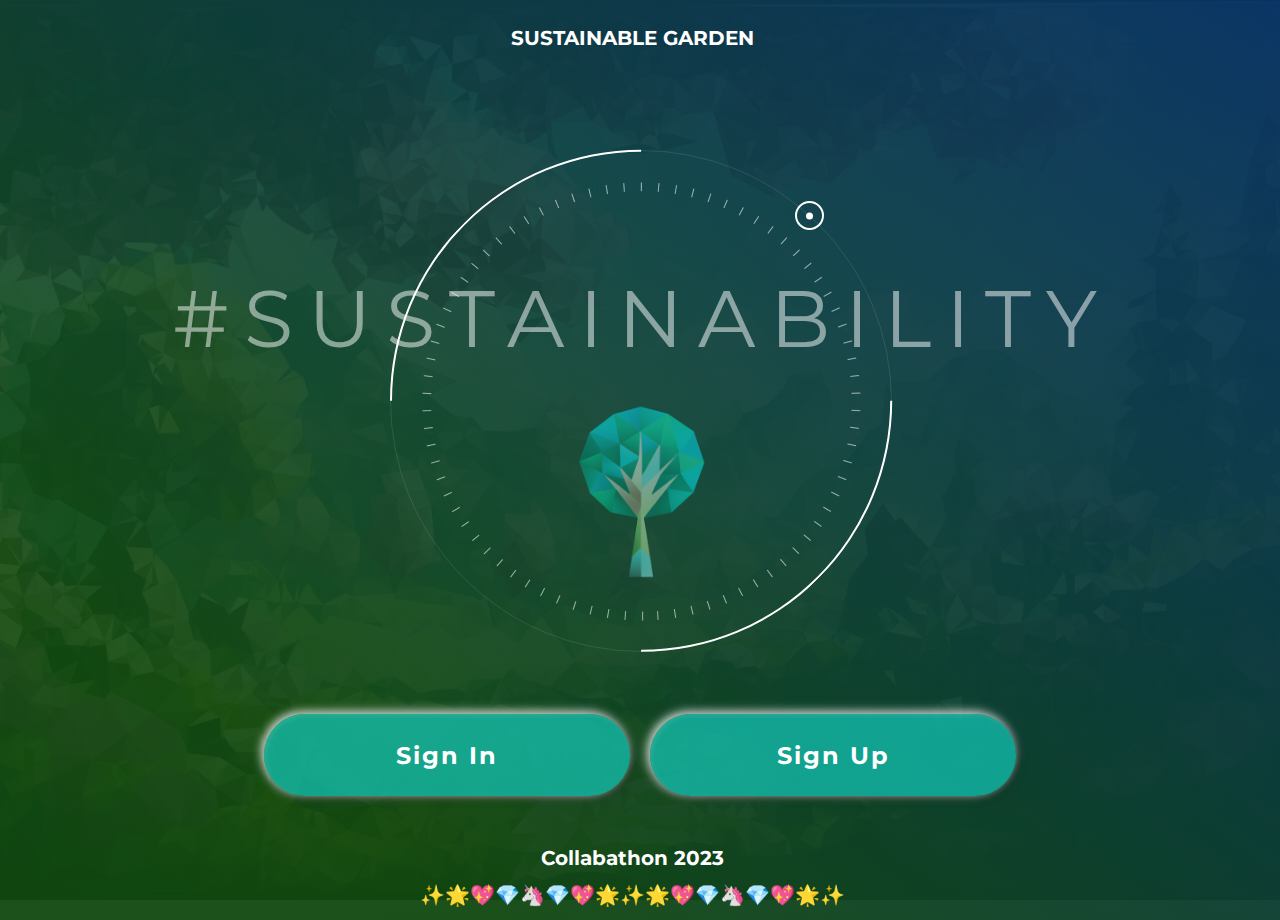
==== src/templates/index.html @ 74f4b1a8 "feat: add frontend landing page" ====
<!DOCTYPE html>
<html lang="en">

<head>
	<meta charset="UTF-8">
	<meta name="viewport" content="width=device-width, initial-scale=1.0">
	<meta name="Author" content="Jan Burdzicki">

	<link rel="icon" type="image/svg+xml" href="/static/img/favicon.ico">
	<link rel="stylesheet" type="text/css" href="/static/css/style.css">

	<link rel="stylesheet" href="https://stackpath.bootstrapcdn.com/font-awesome/4.7.0/css/font-awesome.min.css">
	<link rel='stylesheet' href='https://use.fontawesome.com/releases/v5.8.2/css/all.css'>

	<link href="https://fonts.googleapis.com/css?family=Montserrat&display=swap" rel="stylesheet">

	<title>Nature Nurtere</title>
</head>

<body>
	<div class="container">
		<div class="container__item landing-page-container">
			<div class="content-wrapper">
				<header class="header">
					<h1 class="heading header__item">
						SUSTAINABLE GARDEN
					</h1>
				</header>

				<div class="ellipse-container">
					<h2 class="greeting">#sustainability</h2>

					<img class="my-img" src="/static/img/LogoNoBackground.png">
					<!-- #4change, #nature, #sustainability, #co2, #carbon -->
					<div class="ellipse ellipse__outer--thin">
						<div class="ellipse ellipse__orbit"></div>
					</div>

					<div class="ellipse ellipse__outer--thick"></div>
				</div>

				<div class="login">
					<div class="login__item signin">
						<a href="#"><h1>Sign In</h1></a>
					</div>
					<div class="login__item signup">
						<a href="#"><h1>Sign Up</h1></a>
					</div>
				</div>

				<footer class="footer">
					<h1 class="footing footer__item">
						Collabathon 2023
					</h1>
					<h1 class="footing footer__item">
						✨🌟💖💎🦄💎💖🌟✨🌟💖💎🦄💎💖🌟✨
					</h1>
				</footer>
			</div>
		</div>
	</div>
</body>

</html>
---- static/css/style.css ----
html
{
	font-size: 62.5%;
	width: 100%;
	height: 100%;
}

body
{
	margin: 0;
	padding: 0;
	height: 100%;
	font-size: 1.4rem;
	overflow: hidden;
}

h1
{
	font-size: 2.4rem;
}

.container__item
{
	margin: 0 auto 0;
}

.landing-page-container
{
	width: 100%;
	min-height: 100%;
	height: 100vh;
	background:
	linear-gradient(217deg, rgba(20, 125, 245, 0.4), rgba(54, 247, 54, 0.275) 80%),
	linear-gradient(217deg, rgba(0, 0, 0, 0.9), rgba(0, 0, 0, 0.3) 85%),
	linear-gradient(0deg, rgba(0, 0, 0, 0.9), rgba(0, 0, 0, 0.7) 85%),
	/* linear-gradient(0deg, rgba(0, 0, 0, 0.8) 0%, rgba(0, 0, 0, 0.8) 100%), */
	url('/static/img/Output.png') no-repeat center center fixed;

	/* height: 100%; */


	background-position: bottom;
	background-repeat: no-repeat;
	background-size: cover;
	overflow: hidden;
	display: table;
	font-family: "Montserrat", sans-serif;
	color: #fff;
	align-content: center;
}

.content-wrapper
{
	max-width: 1200px;
	width: 90%;
	height: 100%;
	margin: 0 auto;
	position: relative;
}

.header
{
	width: 100%;
	height: 2rem;
	padding: 3rem 2rem;
	display: block;
}

.footer
{
	width: 100%;
	height: 5rem;
	/* background-color: red; */
	padding: 3rem 2rem;
	display: block;
}

.footer__item
{
	display: inline-block;
}

.footing
{
	width: 90%;
	font-size: 2rem;
	font-weight: bold;
	line-height: 1.7rem;
	margin: 0 30px;
	margin: 10px 30px;
	text-align: center;
	align-content: center;
}

.login
{
	width: 100%;
	height: 5rem;
	/* background-color: blueviolet; */
	margin: 12rem 0rem 0rem 0rem;

	padding: 3rem 0rem;
	display: grid;
	grid-template-columns: 1fr 1fr;
    grid-gap: 20px;
	align-content: center;
}

.login__item
{
	padding: 10px 30px;
	text-align: center;
	border-radius: 50px;

	box-shadow: -2px -2px 8px rgba(255, 255, 255, 0.6),
    -2px -2px 12px rgba(255, 255, 255, 0.5),
    inset 2px 2px 4px rgba(255, 255, 255, 0.1),
    2px 2px 8px rgba(0, 0, 0, 0.6);
}

.signin
{
	background-color: rgba(19, 199, 184, 0.726) !important;
	margin: 0rem 0rem 0rem 20rem !important;
}

.signup
{
	background-color: rgba(19, 199, 184, 0.726) !important;
	margin: 0rem 20rem 0rem 0rem !important;
}

.login__item a
{
	text-decoration: none;
	color: #fff;
	font-weight: 500;
	letter-spacing: 2px;
}

.login__item:hover
{
    box-shadow:
	inset -8px -8px 8px rgba(255, 255, 255, 0.6),
    inset -8px -8px 12px rgba(255, 255, 255, 0.5),
    inset 8px 8px 4px rgba(255, 255, 255, 0.1),
    inset 8px 8px 8px rgba(0, 0, 0, 0.6);

    display: inline-block;
    transform: scale(0.98);
}

.menu-icon
{
	width: 2.5rem;
	height: 1.5rem;
	display: inline-block;
	cursor: pointer;
}

.header__item
{
	display: inline-block;
}

.menu-icon__line
{
	width: 1.5rem;
	height: .2rem;
	background: #fff;
	display: block;
}

.menu-icon__line::before, .menu-icon__line::after
{
	content: '';
	width: 1.5rem;
	height: .2rem;
	background: #fff;
	display: inline-block;
	position: relative;
}

.menu-icon__line::before
{
	top: -0.6rem;
	left: .5rem;
}

.menu-icon__line::after
{
	top: -1.8rem;
}

.heading
{
	width: 90%;
	font-size: 2rem;
	font-weight: bold;
	line-height: 1.7rem;
	margin: 0 30px;
	text-align: center;
}

.ellipse-container
{
	width: 50rem;
	height: 50rem;
	border-radius: 50%;
	margin: 0 auto;
	position: relative;
	top: 7rem;
}

.ellipse-container .greeting
{
	position: relative;
	top: 12rem;
	left: -21.75rem;
	right: 0;
	margin: 0 auto;
	text-transform: uppercase;
	letter-spacing: 1.5rem;
	font-size: 8rem;
	font-weight: 400;
	opacity: .5;
}

.my-img
{
	width: 23rem;

	position: relative;
	top: 12rem;
	left: 14rem;
	right: 0;
	margin: 0 auto;
	opacity: .5;
}

.ellipse
{
	border-radius: 50%;
	position: absolute;
	top: 0;
	border-style: solid;
}

.ellipse__outer--thin
{
	width: 100%;
	height: 100%;
	border-width: 1px;
	border-color: rgba(255, 255, 255, .1);

	animation: ellipseOrbit 15s ease-in-out infinite;
}

.ellipse__outer--thin::after
{
	content: '';
	background-image: url('/static/img/dial\ white12.png');
	background-repeat: no-repeat;
	background-position: center;
	background-size: cover;
	top: 0;
	left: 0;
	bottom: 0;
	right: 0;
	color: #fff;
	position: absolute;
	/* opacity: .3; */
	opacity: .6;
}

.ellipse__outer--thick
{
	width: 99.5%;
	height: 99.5%;
	border-width: 2px;
	border-color: #fff transparent;
	transform: rotate(-45deg);
	animation: ellipseRotate 15s ease-in-out infinite;
}

.ellipse__orbit
{
	width: 2.5rem;
	height: 2.5rem;
	border-width: 2px;
	border-color: #fff;
	top: 5rem;
	right: 6.75rem;
}

.ellipse__orbit::before
{
	content: '';
	width: 0.7rem;
	height: 0.7rem;
	border-radius: 50%;
	display: inline-block;
	background-color: #fff;
	margin: 0 auto;
	left: 0;
	right: 0;
	position: absolute;
	top: 50%;
	transform: translateY(-50%);
}

@keyframes ellipseRotate
{
	0%
	{
		transform: rotate(-45deg);
	}

	100%
	{
		transform: rotate(-405deg);
	}
}

@keyframes ellipseOrbit
{
	0%
	{
		transform: rotate(0deg);
	}

	100%
	{
		transform: rotate(360deg);
	}
}
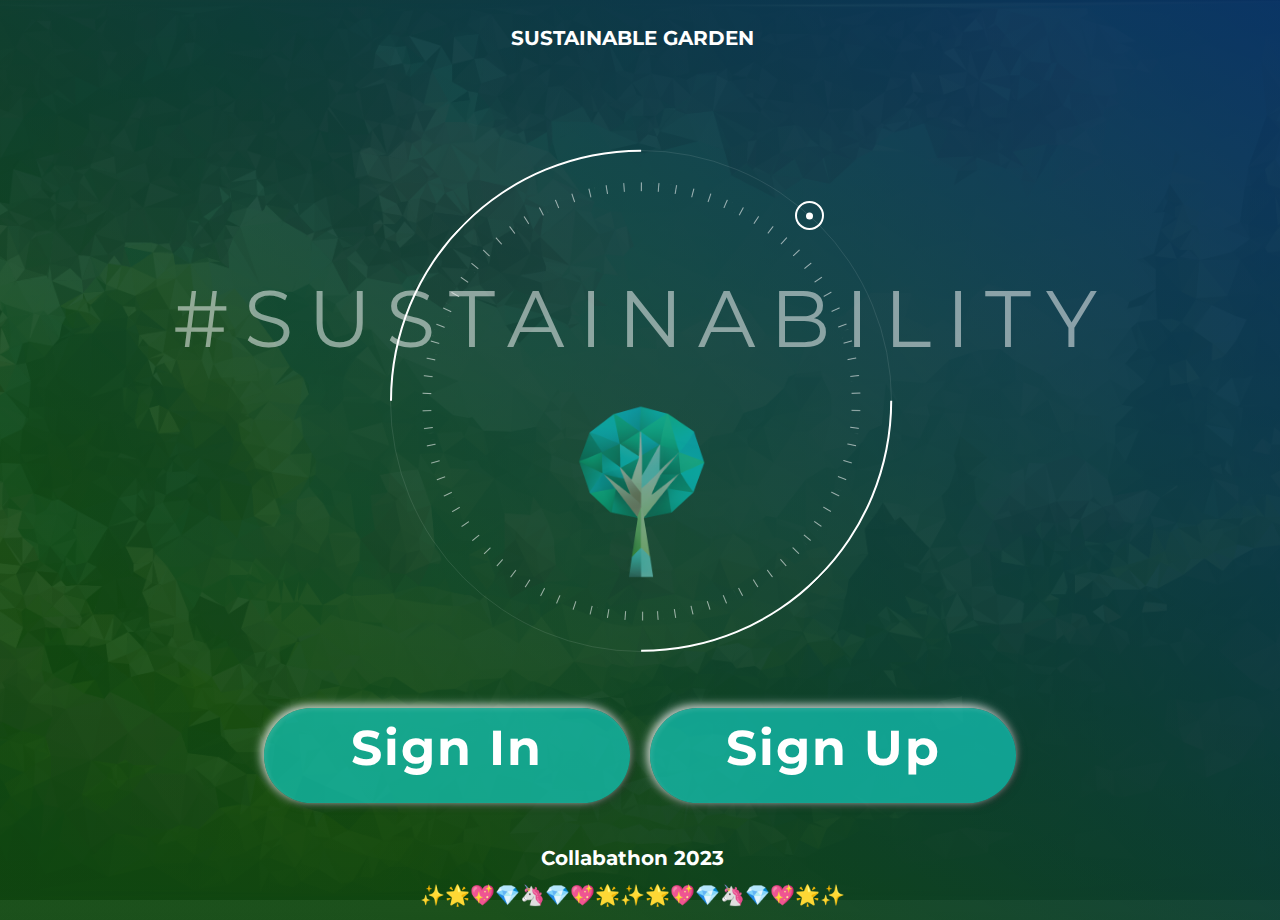
==== commit 16666070: "fix: fix website title" ====
--- a/src/templates/index.html
+++ b/src/templates/index.html
@@ -6,15 +6,15 @@
 	<meta name="viewport" content="width=device-width, initial-scale=1.0">
 	<meta name="Author" content="Jan Burdzicki">
 
-	<link rel="icon" type="image/svg+xml" href="/static/img/favicon.ico">
+	<title>Sustainable Garden</title>
+
+	<link rel="icon" type="image/svg+xml" href="/static/img/favicon/favicon.ico">
 	<link rel="stylesheet" type="text/css" href="/static/css/style.css">
 
 	<link rel="stylesheet" href="https://stackpath.bootstrapcdn.com/font-awesome/4.7.0/css/font-awesome.min.css">
 	<link rel='stylesheet' href='https://use.fontawesome.com/releases/v5.8.2/css/all.css'>
 
 	<link href="https://fonts.googleapis.com/css?family=Montserrat&display=swap" rel="stylesheet">
-
-	<title>Nature Nurtere</title>
 </head>
 
 <body>
@@ -30,7 +30,7 @@
 				<div class="ellipse-container">
 					<h2 class="greeting">#sustainability</h2>
 
-					<img class="my-img" src="/static/img/LogoNoBackground.png">
+					<img class="my-img" src="/static/img/logo/LogoNoBackground.png">
 					<!-- #4change, #nature, #sustainability, #co2, #carbon -->
 					<div class="ellipse ellipse__outer--thin">
 						<div class="ellipse ellipse__orbit"></div>
--- a/static/css/style.css
+++ b/static/css/style.css
@@ -1,12 +1,10 @@
-html
-{
+html {
 	font-size: 62.5%;
 	width: 100%;
 	height: 100%;
 }
 
-body
-{
+body {
 	margin: 0;
 	padding: 0;
 	height: 100%;
@@ -14,27 +12,24 @@
 	overflow: hidden;
 }
 
-h1
-{
+h1 {
 	font-size: 2.4rem;
 }
 
-.container__item
-{
+.container__item {
 	margin: 0 auto 0;
 }
 
-.landing-page-container
-{
+.landing-page-container {
 	width: 100%;
 	min-height: 100%;
 	height: 100vh;
 	background:
-	linear-gradient(217deg, rgba(20, 125, 245, 0.4), rgba(54, 247, 54, 0.275) 80%),
-	linear-gradient(217deg, rgba(0, 0, 0, 0.9), rgba(0, 0, 0, 0.3) 85%),
-	linear-gradient(0deg, rgba(0, 0, 0, 0.9), rgba(0, 0, 0, 0.7) 85%),
-	/* linear-gradient(0deg, rgba(0, 0, 0, 0.8) 0%, rgba(0, 0, 0, 0.8) 100%), */
-	url('/static/img/Output.png') no-repeat center center fixed;
+		linear-gradient(217deg, rgba(20, 125, 245, 0.4), rgba(54, 247, 54, 0.275) 80%),
+		linear-gradient(217deg, rgba(0, 0, 0, 0.9), rgba(0, 0, 0, 0.3) 85%),
+		linear-gradient(0deg, rgba(0, 0, 0, 0.9), rgba(0, 0, 0, 0.7) 85%),
+		/* linear-gradient(0deg, rgba(0, 0, 0, 0.8) 0%, rgba(0, 0, 0, 0.8) 100%), */
+		url('/static/img/Landscape\ Background.png') no-repeat center center fixed;
 
 	/* height: 100%; */
 
@@ -49,8 +44,7 @@
 	align-content: center;
 }
 
-.content-wrapper
-{
+.content-wrapper {
 	max-width: 1200px;
 	width: 90%;
 	height: 100%;
@@ -58,16 +52,14 @@
 	position: relative;
 }
 
-.header
-{
+.header {
 	width: 100%;
 	height: 2rem;
 	padding: 3rem 2rem;
 	display: block;
 }
 
-.footer
-{
+.footer {
 	width: 100%;
 	height: 5rem;
 	/* background-color: red; */
@@ -75,13 +67,11 @@
 	display: block;
 }
 
-.footer__item
-{
-	display: inline-block;
-}
-
-.footing
-{
+.footer__item {
+	display: inline-block;
+}
+
+.footing {
 	width: 90%;
 	font-size: 2rem;
 	font-weight: bold;
@@ -92,8 +82,7 @@
 	align-content: center;
 }
 
-.login
-{
+.login {
 	width: 100%;
 	height: 5rem;
 	/* background-color: blueviolet; */
@@ -102,77 +91,70 @@
 	padding: 3rem 0rem;
 	display: grid;
 	grid-template-columns: 1fr 1fr;
-    grid-gap: 20px;
+	grid-gap: 20px;
 	align-content: center;
 }
 
-.login__item
-{
+.login__item {
 	padding: 10px 30px;
 	text-align: center;
 	border-radius: 50px;
 
 	box-shadow: -2px -2px 8px rgba(255, 255, 255, 0.6),
-    -2px -2px 12px rgba(255, 255, 255, 0.5),
-    inset 2px 2px 4px rgba(255, 255, 255, 0.1),
-    2px 2px 8px rgba(0, 0, 0, 0.6);
-}
-
-.signin
-{
+		-2px -2px 12px rgba(255, 255, 255, 0.5),
+		inset 2px 2px 4px rgba(255, 255, 255, 0.1),
+		2px 2px 8px rgba(0, 0, 0, 0.6);
+}
+
+.signin {
+	/* #0B666A, #164B60 */
 	background-color: rgba(19, 199, 184, 0.726) !important;
 	margin: 0rem 0rem 0rem 20rem !important;
 }
 
-.signup
-{
+.signup {
 	background-color: rgba(19, 199, 184, 0.726) !important;
 	margin: 0rem 20rem 0rem 0rem !important;
 }
 
-.login__item a
-{
+.login__item a {
 	text-decoration: none;
 	color: #fff;
 	font-weight: 500;
 	letter-spacing: 2px;
 }
 
-.login__item:hover
-{
-    box-shadow:
-	inset -8px -8px 8px rgba(255, 255, 255, 0.6),
-    inset -8px -8px 12px rgba(255, 255, 255, 0.5),
-    inset 8px 8px 4px rgba(255, 255, 255, 0.1),
-    inset 8px 8px 8px rgba(0, 0, 0, 0.6);
-
-    display: inline-block;
-    transform: scale(0.98);
-}
-
-.menu-icon
-{
+.login__item:hover {
+	box-shadow:
+		inset -8px -8px 8px rgba(255, 255, 255, 0.6),
+		inset -8px -8px 12px rgba(255, 255, 255, 0.5),
+		inset 8px 8px 4px rgba(255, 255, 255, 0.1),
+		inset 8px 8px 8px rgba(0, 0, 0, 0.6);
+
+	display: inline-block;
+	transform: scale(0.98);
+}
+
+.menu-icon {
 	width: 2.5rem;
 	height: 1.5rem;
 	display: inline-block;
 	cursor: pointer;
 }
 
-.header__item
-{
-	display: inline-block;
-}
-
-.menu-icon__line
-{
+.header__item {
+	display: inline-block;
+}
+
+.menu-icon__line {
 	width: 1.5rem;
 	height: .2rem;
 	background: #fff;
 	display: block;
 }
 
-.menu-icon__line::before, .menu-icon__line::after
-{
+.menu-icon__line::before,
+.menu-icon__line::after {
 	content: '';
 	width: 1.5rem;
 	height: .2rem;
@@ -181,19 +163,16 @@
 	position: relative;
 }
 
-.menu-icon__line::before
-{
+.menu-icon__line::before {
 	top: -0.6rem;
 	left: .5rem;
 }
 
-.menu-icon__line::after
-{
+.menu-icon__line::after {
 	top: -1.8rem;
 }
 
-.heading
-{
+.heading {
 	width: 90%;
 	font-size: 2rem;
 	font-weight: bold;
@@ -202,8 +181,7 @@
 	text-align: center;
 }
 
-.ellipse-container
-{
+.ellipse-container {
 	width: 50rem;
 	height: 50rem;
 	border-radius: 50%;
@@ -212,8 +190,7 @@
 	top: 7rem;
 }
 
-.ellipse-container .greeting
-{
+.ellipse-container .greeting {
 	position: relative;
 	top: 12rem;
 	left: -21.75rem;
@@ -226,8 +203,7 @@
 	opacity: .5;
 }
 
-.my-img
-{
+.my-img {
 	width: 23rem;
 
 	position: relative;
@@ -238,16 +214,14 @@
 	opacity: .5;
 }
 
-.ellipse
-{
+.ellipse {
 	border-radius: 50%;
 	position: absolute;
 	top: 0;
 	border-style: solid;
 }
 
-.ellipse__outer--thin
-{
+.ellipse__outer--thin {
 	width: 100%;
 	height: 100%;
 	border-width: 1px;
@@ -256,10 +230,9 @@
 	animation: ellipseOrbit 15s ease-in-out infinite;
 }
 
-.ellipse__outer--thin::after
-{
+.ellipse__outer--thin::after {
 	content: '';
-	background-image: url('/static/img/dial\ white12.png');
+	background-image: url('/static/img/Dial\ white.png');
 	background-repeat: no-repeat;
 	background-position: center;
 	background-size: cover;
@@ -273,8 +246,7 @@
 	opacity: .6;
 }
 
-.ellipse__outer--thick
-{
+.ellipse__outer--thick {
 	width: 99.5%;
 	height: 99.5%;
 	border-width: 2px;
@@ -283,8 +255,7 @@
 	animation: ellipseRotate 15s ease-in-out infinite;
 }
 
-.ellipse__orbit
-{
+.ellipse__orbit {
 	width: 2.5rem;
 	height: 2.5rem;
 	border-width: 2px;
@@ -293,8 +264,7 @@
 	right: 6.75rem;
 }
 
-.ellipse__orbit::before
-{
+.ellipse__orbit::before {
 	content: '';
 	width: 0.7rem;
 	height: 0.7rem;
@@ -309,28 +279,951 @@
 	transform: translateY(-50%);
 }
 
-@keyframes ellipseRotate
+#wrap {
+	width: 980px;
+	left: -490px;
+	top: 2rem;
+	margin-top: 0px;
+	margin-left: 50%;
+	position: relative;
+	margin-bottom: 4rem;
+}
+
+#showcase {
+	width: 100%;
+	height: 600px;
+}
+
+#showcase img {
+	cursor: pointer;
+	opacity: .6;
+}
+
+#item-title {
+	color: #fff;
+	font-size: 1.5px;
+	letter-spacing: 0.13em;
+	text-align: center;
+	margin-top: -40px;
+	margin-bottom: 20px;
+	font-family: 'Poppins';
+}
+
+.navig {
+	text-align: center;
+}
+
+.navig>button {
+	width: 35px;
+	height: 35px;
+	color: #fff;
+	font-size: 1.5rem;
+	text-align: center;
+	background: rgba(19, 199, 184, 0.726);
+	border: none;
+	cursor: pointer;
+	border-radius: 40px;
+	margin: 8px;
+}
+
+.navig>button:focus .navig>button:focus {
+	border: none;
+	outline: none;
+}
+
+a {
+	text-decoration: none !important;
+	color: #fff !important;
+}
+
+.cool-link::after {
+	content: '';
+	display: block;
+	width: 0;
+	height: 2.3px;
+	background: #fff;
+	transition: width .3s;
+}
+
+.cool-link:hover::after {
+	width: 100%;
+	transition: width .3s;
+}
+
+.navigation {
+	/* width: 100vw; */
+	width: 100%;
+	/* min-width: 1400px; */
+	/* width: 50%; */
+	height: 80px;
+	position: relative;
+	/* left: -360px; */
+	z-index: 110;
+	background: #161616;
+}
+
+.navigation #brand {
+	float: left;
+	display: block;
+	margin-left: 40px;
+	line-height: 80px;
+	font-weight: bold;
+	text-transform: uppercase;
+	font-size: 18px;
+}
+
+.navigation #brand img {
+	display: inline-block;
+	/* font-size: 3.7rem; */
+	position: relative;
+	top: -20px;
+	left: -35px;
+}
+
+.navigation #brand p {
+	display: inline-block;
+	font-size: 3.7rem;
+	position: relative;
+	top: -35px;
+	left: -40px;
+}
+
+.navigation #brand a {
+	color: #fff;
+	font-family: 'Poppins' !important;
+	transition: all 500ms ease-out;
+}
+
+.navigation #brand a:hover {
+	text-decoration: none;
+}
+
+.navigation #menu {
+	float: left;
+	display: block;
+	right: 10px;
+	position: relative;
+}
+
+.navigation #menu li {
+	padding-left: 40px;
+	display: inline-block;
+	font-weight: lighter !important;
+	text-transform: uppercase;
+	font-size: 2.5rem;
+	/* line-height: 80px; */
+	position: relative;
+	top: -30px;
+	transition: all 500ms ease-out;
+	transform: translateY(95%);
+}
+
+.navigation #menu li a {
+	font-family: 'Poppins' !important;
+	color: #999 !important;
+	transition: all 500ms ease-out;
+}
+
+.navigation #menu li a:hover {
+	text-decoration: none;
+	color: #fff !important;
+	transition: all 500ms ease-out;
+}
+
+.close-btn {
+	position: absolute;
+	right: 30px;
+	font-weight: 300;
+	font-size: 1.7rem;
+	color: #999;
+	text-transform: uppercase;
+	letter-spacing: 2px;
+	z-index: 3;
+	line-height: 80px;
+}
+
+.close-btn:hover {
+	cursor: pointer;
+	color: #fff;
+	letter-spacing: 3px;
+}
+
+@keyframes ellipseRotate {
+	0% {
+		transform: rotate(-45deg);
+	}
+
+	100% {
+		transform: rotate(-405deg);
+	}
+}
+
+@keyframes ellipseOrbit {
+	0% {
+		transform: rotate(0deg);
+	}
+
+	100% {
+		transform: rotate(360deg);
+	}
+}
+
+.badge-group {
+	display: flex;
+	flex-direction: column;
+	align-items: center;
+	justify-content: flex-start;
+	height: 30vh;
+	margin: 20px;
+}
+
+.badge-group h2 {
+	font-size: 24px;
+	margin: 10px 0;
+}
+
+.oval-badge {
+	background-color: #1ff;
+	color: #000;
+	border-radius: 20px;
+	padding: 20px;
+	margin: 10px 0;
+	display: flex;
+	text-align: center;
+	justify-content: flex-start;
+	font-size: 24px;
+	font-weight: 900;
+	width: 800px;
+	height: 80px;
+}
+
+.badge-group ul {
+	list-style: none;
+	padding: 0;
+}
+
+.left-aligned {
+	margin-right: 10px;
+	float: left;
+}
+
+@import url('https://fonts.googleapis.com/css?family=DM+Sans:400,700&display=swap');
+
+html {
+	--black: 0;
+	--white: 255;
+	--theme: var(--black);
+	--theme-invert: var(--white);
+	--base-full: rgba(0, 0, 0, 1);
+	--base-80: rgba(0, 0, 0, 0.8);
+	--base-60: rgba(0, 0, 0, 0.6);
+	--base-40: rgba(0, 0, 0, 0.4);
+	--base-20: rgba(0, 0, 0, 0.2);
+	--base-10: rgba(0, 0, 0, 0.1);
+	--base-5: rgba(0, 0, 0, 0.05);
+	--invert-full: rgba(0, 0, 0, 1);
+	--invert-80: rgba(0, 0, 0, 0.8);
+	--invert-60: rgba(0, 0, 0, 0.6);
+	--invert-40: rgba(0, 0, 0, 0.4);
+	--invert-20: rgba(0, 0, 0, 0.2);
+	--invert-10: rgba(0, 0, 0, 0.1);
+	--invert-5: rgba(0, 0, 0, 0.05);
+	--red: #ee3f46;
+	--blue: #00a0f5;
+	--green: #27b768;
+	--first: #f5cd75;
+	--second: var(--base-60);
+	--third: #c6906b;
+}
+
+html.theme--dark {
+	--theme: var(--white);
+	--theme-invert: var(--black);
+}
+
+/* html { */
+/* box-sizing: border-box; */
+/* font-size: 62.5%; */
+/* } */
+*, *:before, *:after {
+box-sizing: inherit;
+}
+/* html, body {
+	 width: 100%;
+	 height: 100%;
+}
+ body {
+	 font-size: 1.6rem;
+	 font-family: 'DM Sans', system-ui;
+	 background: var(--invert-full);
+	 color: var(--base-full);
+	 transition: all 100ms ease-out 0s;
+} */
+input,
+select,
+button,
+textarea {
+	font-family: inherit;
+	color: inherit;
+	background: transparent;
+}
+
+input:focus,
+select:focus,
+button:focus,
+textarea:focus,
+input:active,
+select:active,
+button:active,
+textarea:active {
+	outline: 0;
+}
+
+h1 {
+	font-size: 4.9rem;
+}
+
+h2 {
+	font-size: 3.9rem;
+}
+
+h3 {
+	font-size: 3.1rem;
+}
+
+h4 {
+	font-size: 2.5rem;
+}
+
+h5 {
+	font-size: 2.1rem;
+}
+
+h6 {
+	font-size: 1.6rem;
+}
+
+h1,
+h2,
+h3,
+h4,
+h5,
+h6 {
+	margin-top: 0;
+	margin-bottom: 1.6rem;
+}
+
+small {
+	font-size: 1.3rem;
+}
+
+p {
+	line-height: 1.5;
+}
+
+.l-wrapper {
+	width: 100%;
+	max-width: 500px;
+	margin: auto;
+	padding: 3.2rem 0.8rem;
+}
+
+.l-header {
+	width: 100%;
+	max-width: 500px;
+	margin: auto;
+	padding: 2.4rem 0.8rem 1.6rem;
+	position: relative;
+}
+
+.l-footer {
+	text-align: center;
+	padding-top: 1.6rem;
+}
+
+.c-swipe-zone {
+	position: fixed;
+	bottom: 0;
+	height: 100%;
+	left: 0;
+	right: 0;
+	transform: translateY(-100px);
+	background: transparent;
+}
+
+.c-overlay {
+	position: fixed;
+	top: 0;
+	bottom: 0;
+	right: 0;
+	left: 0;
+	background: var(--base-40);
+	z-index: 50;
+	cursor: pointer;
+	transition: all 200ms ease-out 0s;
+}
+
+.c-drawer {
+	width: 100%;
+	height: 300px;
+	max-width: 500px;
+	margin: auto;
+	padding: 0 2.4rem 4rem;
+	background: var(--base-full);
+	color: var(--invert-full);
+	position: fixed;
+	z-index: 100;
+	left: 50%;
+	bottom: 0;
+	border-top-left-radius: 0.8rem;
+	border-top-right-radius: 0.8rem;
+	animation: drawerClose 300ms ease-in 0s forwards;
+}
+
+.c-drawer--open {
+	animation: drawerOpen 300ms ease-in 0s forwards;
+}
+
+.c-drawer--open .c-drawer__handle:after {
+	content: 'CLOSE';
+	height: auto;
+	font-size: 1.2rem;
+	background: transparent;
+	color: var(--invert-60);
+	text-align: center;
+}
+
+.c-drawer__handle {
+	height: 2.4rem;
+	margin-bottom: 1.6rem;
+	width: 100%;
+	position: relative;
+	cursor: pointer;
+}
+
+.c-drawer__handle:after {
+	content: '';
+	width: 5.6rem;
+	height: 0.4rem;
+	background: var(--invert-40);
+	position: absolute;
+	top: 50%;
+	left: 50%;
+	transform: translate(-50%, -50%);
+	border-radius: 999px;
+}
+
+.c-table {
+	width: 100%;
+	border-spacing: 0;
+}
+
+.c-table__row {
+	transition: all 200ms ease-out 0s;
+}
+
+.c-table__row:nth-of-type(even) .c-table__cell {
+	background: var(--base-5);
+}
+
+.c-table__head-cell {
+	text-align: left;
+	padding: 0.8rem;
+	font-size: 1.3rem;
+	border-bottom: 1px solid var(--base-40);
+	color: var(--base-60);
+}
+
+.c-table__cell {
+	padding: 0.8rem;
+}
+
+.c-place {
+	display: inline-flex;
+	border-radius: 50%;
+	width: 3.2rem;
+	height: 3.2rem;
+	background: var(--base-20);
+	color: var(--invert-full);
+	align-items: center;
+	justify-content: center;
+	font-size: 1.4rem;
+	position: relative;
+	border: 2px solid var(--base-20);
+}
+
+.c-place:before {
+	content: '';
+	position: absolute;
+	top: 0;
+	bottom: 0;
+	left: 0;
+	right: 0;
+	opacity: 0.15;
+	border-radius: 50%;
+}
+
+.c-place--first {
+	border-color: var(--first);
+	color: var(--first);
+	background: transparent;
+}
+
+.c-place--first:before {
+	background: var(--first);
+}
+
+.c-place--second {
+	border-color: var(--second);
+	color: var(--second);
+	background: transparent;
+}
+
+.c-place--second:before {
+	background: var(--second);
+}
+
+.c-place--third {
+	border-color: var(--third);
+	color: var(--third);
+	background: transparent;
+}
+
+.c-place--third:before {
+	background: var(--third);
+}
+
+.c-winner {
+	padding: 1.6rem;
+	margin-bottom: 3.2rem;
+	display: flex;
+	justify-content: space-between;
+	align-items: center;
+	border: 1px solid var(--first);
+	border-radius: 0.8rem;
+	position: relative;
+}
+
+.c-winner:before {
+	content: '';
+	position: absolute;
+	top: 0;
+	bottom: 0;
+	left: 0;
+	right: 0;
+	opacity: 0.08;
+	background: var(--first);
+}
+
+.c-winner__image {
+	width: 4.8rem;
+	height: 4.8rem;
+	color: var(--first);
+}
+
+.c-winner__content {
+	width: 100%;
+	padding-left: 1.6rem;
+}
+
+.c-winner__badge {
+	text-transform: uppercase;
+	color: var(--first);
+	font-weight: 700;
+	letter-spacing: 0.05em;
+}
+
+.c-winner__info {
+	display: flex;
+}
+
+.c-winner__title {
+	margin-top: 0.8rem;
+	margin-bottom: 0.8rem;
+}
+
+.c-winner__info-item:not(:last-of-type) {
+	margin-right: 1.6rem;
+}
+
+.c-toggle {
+	height: 2.4rem;
+	cursor: pointer;
+	display: inline-flex;
+	align-items: center;
+	justify-content: space-between;
+	width: 80px;
+	position: relative;
+	border: 1px solid var(--invert-20);
+	border-radius: 0.4rem;
+	margin-bottom: 1.6rem;
+	padding: 0 0.4rem;
+	flex-direction: row;
+	transition: all 100ms ease-out 0s;
+}
+
+.c-toggle:before {
+	content: 'LIGHT';
+	font-size: 1.2rem;
+	position: absolute;
+	top: 50%;
+	right: 0.4rem;
+	transform: translateY(-50%);
+	color: var(--invert-60);
+	opacity: 0;
+	animation: fadeIn 200ms ease-out forwards;
+}
+
+.c-toggle--active {
+	flex-direction: row-reverse;
+	animation: fadeIn 200ms ease-out forwards;
+}
+
+.c-toggle--active:before {
+	content: 'DARK';
+	right: auto;
+	left: 0.4rem;
+}
+
+.c-toggle__handle {
+	height: 1.6rem;
+	width: 2.4rem;
+	background: var(--invert-40);
+	display: inline-block;
+	border-radius: 0.2666666667rem;
+}
+
+.c-field__input {
+	display: block;
+	width: 100%;
+	margin-top: 0.4rem;
+	padding: 1.6rem;
+	height: 5.6rem;
+}
+
+.c-field__label {
+	font-size: 1.3rem;
+}
+
+.c-empty-state {
+	text-align: center;
+	width: 100%;
+	padding: 4rem 1.6rem;
+	background: var(--base-5);
+	color: var(--base-40);
+	transition: all 200ms ease-out 0s;
+}
+
+.c-empty-state__icon {
+	animation: loader 2s infinite linear;
+}
+
+.c-headline {
+	display: flex;
+	justify-content: space-between;
+	align-items: center;
+	padding-bottom: 1.6rem;
+}
+
+@media screen and (max-width: 768px) {
+	.c-headline {
+		flex-direction: column;
+		text-align: center;
+	}
+}
+
+.c-headline__title {
+	margin-bottom: 0;
+}
+
+@media screen and (max-width: 768px) {
+	.c-headline__title {
+		margin-bottom: 1.6rem;
+	}
+}
+
+.c-chip {
+	font-size: 1.2rem;
+	padding: 0.4rem 0.8rem;
+	border-radius: 999px;
+	background: var(--base-20);
+	display: inline-block;
+	font-weight: 400;
+	color: rgba(255, 255, 255, 1);
+	border: 1px solid var(--base-20);
+	position: relative;
+}
+
+.c-chip:after {
+	content: '';
+	position: absolute;
+	top: 0;
+	bottom: 0;
+	left: 0;
+	right: 0;
+	background: var(--base-20);
+	opacity: 0.12;
+	border-radius: 999px;
+}
+
+
+.c-chip--primary {
+	color: var(--base-full);
+	border-color: var(--base-full);
+	background: transparent;
+}
+
+.c-chip--primary:after {
+	background: var(--base-full);
+}
+
+.c-chip--danger {
+	color: var(--red);
+	border-color: var(--red);
+	background: transparent;
+}
+
+.c-chip--danger:after {
+	background: var(--red);
+}
+
+.c-chip--success {
+	color: var(--green);
+	border-color: var(--green);
+	background: transparent;
+}
+
+.c-chip--success:after {
+	background: var(--green);
+}
+
+.c-chip--info {
+	color: var(--blue);
+	border-color: var(--blue);
+	background: transparent;
+}
+
+.c-chip--info:after {
+	background: var(--blue);
+}
+
+.c-chip--secondary {
+	color: var(--base-60);
+	border-color: var(--base-60);
+	background: transparent;
+}
+
+.c-chip--secondary:after {
+	background: var(--base-60);
+}
+
+.c-chip--invert {
+	color: var(--invert-full);
+	border-color: var(--invert-full);
+	background: transparent;
+}
+
+.c-chip--invert:after {
+	background: var(--invert-full);
+}
+
+.u-text--left {
+	text-align: left !important;
+}
+
+.u-text--right {
+	text-align: right !important;
+}
+
+.u-text--center {
+	text-align: center !important;
+}
+
+.u-text--primary {
+	color: var(--base-full) !important;
+}
+
+.u-bg--primary {
+	color: var(--base-full) !important;
+}
+
+.u-text--danger {
+	color: var(--red) !important;
+}
+
+.u-bg--danger {
+	color: var(--red) !important;
+}
+
+.u-text--success {
+	color: var(--green) !important;
+}
+
+.u-bg--success {
+	color: var(--green) !important;
+}
+
+.u-text--info {
+	color: var(--blue) !important;
+}
+
+.u-bg--info {
+	color: var(--blue) !important;
+}
+
+.u-text--secondary {
+	color: var(--base-60) !important;
+}
+
+.u-bg--secondary {
+	color: var(--base-60) !important;
+}
+
+.u-text--invert {
+	color: var(--invert-full) !important;
+}
+
+.u-bg--invert {
+	color: var(--invert-full) !important;
+}
+
+@keyframes loader {
+	from {
+		transform: rotate(0deg);
+	}
+
+	to {
+		transform: rotate(359deg);
+	}
+}
+
+@keyframes fadeIn {
+	from {
+		opacity: 0;
+	}
+
+	to {
+		opacity: 1;
+	}
+}
+
+@keyframes drawerClose {
+	0% {
+		transform: translate(-50%, 24px);
+	}
+
+	40% {
+		transform: translate(-50%, 0px);
+	}
+
+	100% {
+		transform: translate(-50%, 276px);
+	}
+}
+
+@keyframes drawerOpen {
+	0% {
+		transform: translate(-50%, 276px);
+	}
+
+	40% {
+		transform: translate(-50%, 300px);
+	}
+
+	100% {
+		transform: translate(-50%, 24px);
+	}
+}
+#add_plant_wrapper
 {
-	0%
-	{
-		transform: rotate(-45deg);
-	}
-
-	100%
-	{
-		transform: rotate(-405deg);
-	}
-}
-
-@keyframes ellipseOrbit
+	display: inline-block;
+	position: fixed;
+	left: 5%;
+	bottom: 55%;
+	width: 10%;
+	height: 300px;
+	display: block;
+	z-index: 200;
+}
+
+#add_plant_input_wrapper
 {
-	0%
-	{
-		transform: rotate(0deg);
-	}
-
-	100%
-	{
-		transform: rotate(360deg);
-	}
-}
+	display: inline-block;
+	position: relative;
+	left: 0px;
+	top: 0px;
+	padding: 5px;
+	width: 300px;
+	height: 630px;
+	outline: auto #2727d1 20px;
+	outline-width: 20px;
+	border-radius: 20px;
+	background-color: #0f3b54;
+	/* display: none; */
+	visibility: hidden;
+  	opacity: 0;
+  	transition: visibility 0s, opacity 0.5s linear;
+}
+
+#add_plant_input_wrapper p
+{
+	font-size: 2em;
+	font-family:'Poppins';
+	text-align: center;
+	padding: 10px;
+}
+
+#add_plant_input_wrapper input[type="text"], input[type="file"], input[type="submit"], input[type="number"] {
+    display: block; /* Make the text input a block-level element */
+    margin: 0 auto; /* Center horizontally within the div */
+	width: 80%;
+	height: 5%;
+    background-color: #4fc091; /* Background color */
+    border: 2px solid #2727d1; /* Outline */
+    padding: 5px; /* Text padding */
+	text-align: center;
+    color: #0c0c58; /* Text color */
+	border-radius: 10px;
+	font-size: 1.3em;
+}
+
+
+#submit_button {
+    position: relative;
+	margin: auto 200 auto 0; /* Center horizontally within the div */
+	width: 80%;
+	height: 10%;
+    background-color: #4fc091; /* Background color */
+    border: 2px solid #2727d1; /* Outline */
+    padding: 10px; /* Text padding */
+    color: #0c0c58; /* Text color */
+	border-radius: 10px;
+	font-size: 1.3em;
+	bottom: -50px;
+	display: none;
+	
+}
+
+#display_form_button_div
+{
+	display: inline-block;
+	position: fixed;
+	bottom: 10%;
+	width: 10%;
+	font-size: 1.5em;
+}
+
+#display_form_button
+{
+	
+	width: 50px;
+	height: 50px;
+	color: #fff;
+	font-size: 4rem;
+	text-align: center;
+	background: rgba(19, 199, 184, 0.726);
+	border: none;
+	cursor: pointer;
+	border-radius: 40px;
+	margin: 8px;
+}
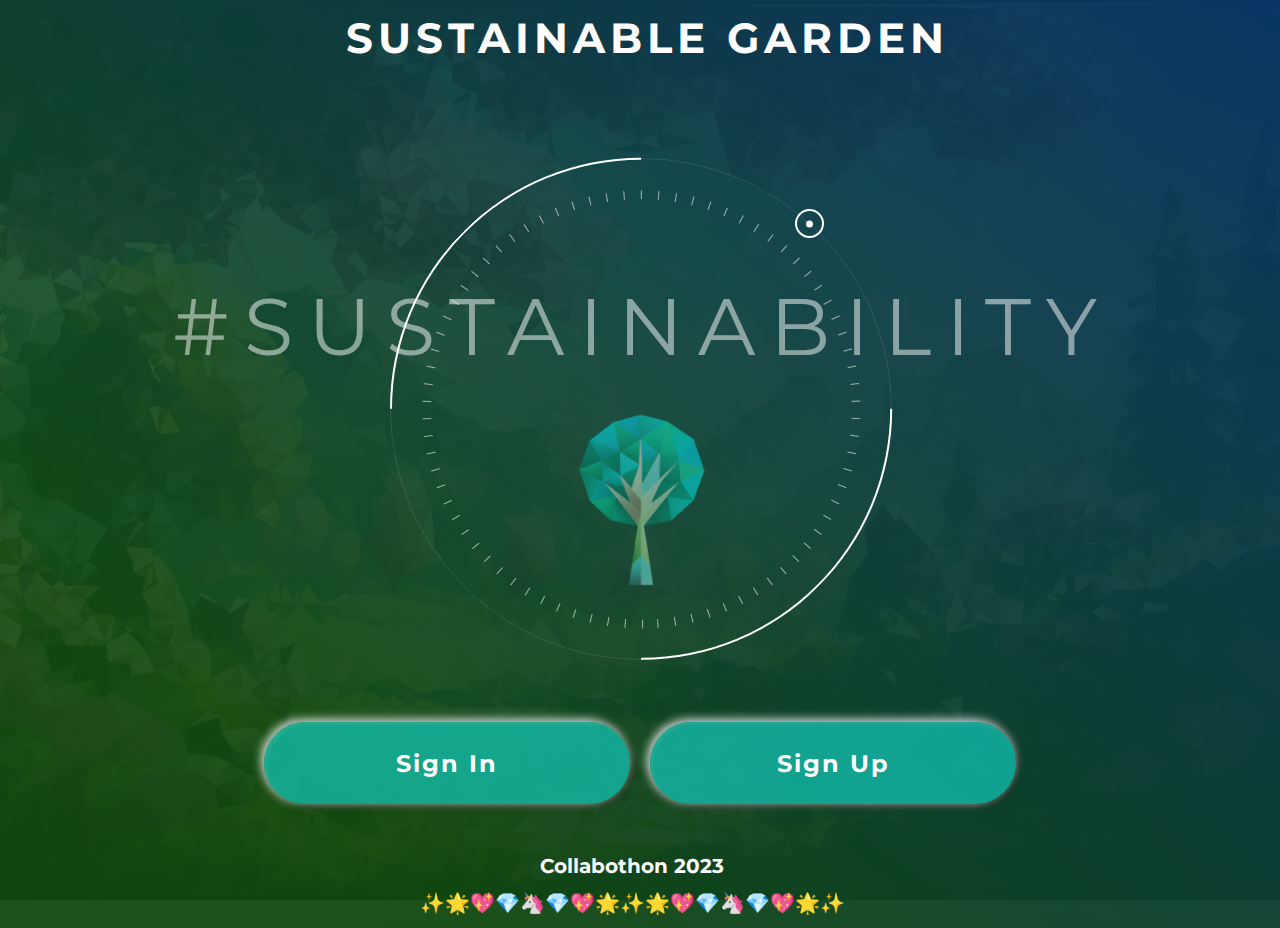
==== commit 9ff1c361: "fix: fix typo in hackathon name" ====
--- a/src/templates/index.html
+++ b/src/templates/index.html
@@ -50,7 +50,7 @@
 
 				<footer class="footer">
 					<h1 class="footing footer__item">
-						Collabathon 2023
+						Collabothon 2023
 					</h1>
 					<h1 class="footing footer__item">
 						✨🌟💖💎🦄💎💖🌟✨🌟💖💎🦄💎💖🌟✨
--- a/static/css/style.css
+++ b/static/css/style.css
@@ -31,9 +31,6 @@
 		/* linear-gradient(0deg, rgba(0, 0, 0, 0.8) 0%, rgba(0, 0, 0, 0.8) 100%), */
 		url('/static/img/Landscape\ Background.png') no-repeat center center fixed;
 
-	/* height: 100%; */
-
-
 	background-position: bottom;
 	background-repeat: no-repeat;
 	background-size: cover;
@@ -52,17 +49,11 @@
 	position: relative;
 }
 
-.header {
-	width: 100%;
-	height: 2rem;
-	padding: 3rem 2rem;
-	display: block;
-}
+/* --- Footer START --- */
 
 .footer {
 	width: 100%;
 	height: 5rem;
-	/* background-color: red; */
 	padding: 3rem 2rem;
 	display: block;
 }
@@ -82,10 +73,13 @@
 	align-content: center;
 }
 
+/* --- Footer END --- */
+
+/* --- Landing Page START --- */
+
 .login {
 	width: 100%;
 	height: 5rem;
-	/* background-color: blueviolet; */
 	margin: 12rem 0rem 0rem 0rem;
 
 	padding: 3rem 0rem;
@@ -135,46 +129,23 @@
 	transform: scale(0.98);
 }
 
-.menu-icon {
-	width: 2.5rem;
-	height: 1.5rem;
-	display: inline-block;
-	cursor: pointer;
+.header {
+	position: relative;
+	left: 15px;
+	width: 100%;
+	height: 2em;
+	padding: 3rem 2rem;
+	display: block;
 }
 
 .header__item {
 	display: inline-block;
 }
 
-.menu-icon__line {
-	width: 1.5rem;
-	height: .2rem;
-	background: #fff;
-	display: block;
-}
-
-.menu-icon__line::before,
-.menu-icon__line::after {
-	content: '';
-	width: 1.5rem;
-	height: .2rem;
-	background: #fff;
-	display: inline-block;
-	position: relative;
-}
-
-.menu-icon__line::before {
-	top: -0.6rem;
-	left: .5rem;
-}
-
-.menu-icon__line::after {
-	top: -1.8rem;
-}
-
 .heading {
 	width: 90%;
-	font-size: 2rem;
+	font-size: 3em;
+	letter-spacing: 5px;
 	font-weight: bold;
 	line-height: 1.7rem;
 	margin: 0 30px;
@@ -242,7 +213,6 @@
 	right: 0;
 	color: #fff;
 	position: absolute;
-	/* opacity: .3; */
 	opacity: .6;
 }
 
@@ -279,6 +249,9 @@
 	transform: translateY(-50%);
 }
 
+/* --- Landing Page END --- */
+
+
 #wrap {
 	width: 980px;
 	left: -490px;
@@ -468,46 +441,7 @@
 	}
 }
 
-.badge-group {
-	display: flex;
-	flex-direction: column;
-	align-items: center;
-	justify-content: flex-start;
-	height: 30vh;
-	margin: 20px;
-}
-
-.badge-group h2 {
-	font-size: 24px;
-	margin: 10px 0;
-}
-
-.oval-badge {
-	background-color: #1ff;
-	color: #000;
-	border-radius: 20px;
-	padding: 20px;
-	margin: 10px 0;
-	display: flex;
-	text-align: center;
-	justify-content: flex-start;
-	font-size: 24px;
-	font-weight: 900;
-	width: 800px;
-	height: 80px;
-}
-
-.badge-group ul {
-	list-style: none;
-	padding: 0;
-}
-
-.left-aligned {
-	margin-right: 10px;
-	float: left;
-}
-
-@import url('https://fonts.googleapis.com/css?family=DM+Sans:400,700&display=swap');
+/* --- Leaderboard START --- */
 
 html {
 	--black: 0;
@@ -579,7 +513,7 @@
 	outline: 0;
 }
 
-h1 {
+/* h1 {
 	font-size: 4.9rem;
 }
 
@@ -611,106 +545,22 @@
 h6 {
 	margin-top: 0;
 	margin-bottom: 1.6rem;
-}
-
-small {
+} */
+
+/* small {
 	font-size: 1.3rem;
-}
-
-p {
+} */
+
+/* TODO: fix -> bad navbar display */
+/* p {
 	line-height: 1.5;
-}
+} */
 
 .l-wrapper {
 	width: 100%;
 	max-width: 500px;
 	margin: auto;
 	padding: 3.2rem 0.8rem;
-}
-
-.l-header {
-	width: 100%;
-	max-width: 500px;
-	margin: auto;
-	padding: 2.4rem 0.8rem 1.6rem;
-	position: relative;
-}
-
-.l-footer {
-	text-align: center;
-	padding-top: 1.6rem;
-}
-
-.c-swipe-zone {
-	position: fixed;
-	bottom: 0;
-	height: 100%;
-	left: 0;
-	right: 0;
-	transform: translateY(-100px);
-	background: transparent;
-}
-
-.c-overlay {
-	position: fixed;
-	top: 0;
-	bottom: 0;
-	right: 0;
-	left: 0;
-	background: var(--base-40);
-	z-index: 50;
-	cursor: pointer;
-	transition: all 200ms ease-out 0s;
-}
-
-.c-drawer {
-	width: 100%;
-	height: 300px;
-	max-width: 500px;
-	margin: auto;
-	padding: 0 2.4rem 4rem;
-	background: var(--base-full);
-	color: var(--invert-full);
-	position: fixed;
-	z-index: 100;
-	left: 50%;
-	bottom: 0;
-	border-top-left-radius: 0.8rem;
-	border-top-right-radius: 0.8rem;
-	animation: drawerClose 300ms ease-in 0s forwards;
-}
-
-.c-drawer--open {
-	animation: drawerOpen 300ms ease-in 0s forwards;
-}
-
-.c-drawer--open .c-drawer__handle:after {
-	content: 'CLOSE';
-	height: auto;
-	font-size: 1.2rem;
-	background: transparent;
-	color: var(--invert-60);
-	text-align: center;
-}
-
-.c-drawer__handle {
-	height: 2.4rem;
-	margin-bottom: 1.6rem;
-	width: 100%;
-	position: relative;
-	cursor: pointer;
-}
-
-.c-drawer__handle:after {
-	content: '';
-	width: 5.6rem;
-	height: 0.4rem;
-	background: var(--invert-40);
-	position: absolute;
-	top: 50%;
-	left: 50%;
-	transform: translate(-50%, -50%);
-	border-radius: 999px;
 }
 
 .c-table {
@@ -846,65 +696,6 @@
 	margin-right: 1.6rem;
 }
 
-.c-toggle {
-	height: 2.4rem;
-	cursor: pointer;
-	display: inline-flex;
-	align-items: center;
-	justify-content: space-between;
-	width: 80px;
-	position: relative;
-	border: 1px solid var(--invert-20);
-	border-radius: 0.4rem;
-	margin-bottom: 1.6rem;
-	padding: 0 0.4rem;
-	flex-direction: row;
-	transition: all 100ms ease-out 0s;
-}
-
-.c-toggle:before {
-	content: 'LIGHT';
-	font-size: 1.2rem;
-	position: absolute;
-	top: 50%;
-	right: 0.4rem;
-	transform: translateY(-50%);
-	color: var(--invert-60);
-	opacity: 0;
-	animation: fadeIn 200ms ease-out forwards;
-}
-
-.c-toggle--active {
-	flex-direction: row-reverse;
-	animation: fadeIn 200ms ease-out forwards;
-}
-
-.c-toggle--active:before {
-	content: 'DARK';
-	right: auto;
-	left: 0.4rem;
-}
-
-.c-toggle__handle {
-	height: 1.6rem;
-	width: 2.4rem;
-	background: var(--invert-40);
-	display: inline-block;
-	border-radius: 0.2666666667rem;
-}
-
-.c-field__input {
-	display: block;
-	width: 100%;
-	margin-top: 0.4rem;
-	padding: 1.6rem;
-	height: 5.6rem;
-}
-
-.c-field__label {
-	font-size: 1.3rem;
-}
-
 .c-empty-state {
 	text-align: center;
 	width: 100%;
@@ -1097,43 +888,8 @@
 	}
 }
 
-@keyframes fadeIn {
-	from {
-		opacity: 0;
-	}
-
-	to {
-		opacity: 1;
-	}
-}
-
-@keyframes drawerClose {
-	0% {
-		transform: translate(-50%, 24px);
-	}
-
-	40% {
-		transform: translate(-50%, 0px);
-	}
-
-	100% {
-		transform: translate(-50%, 276px);
-	}
-}
-
-@keyframes drawerOpen {
-	0% {
-		transform: translate(-50%, 276px);
-	}
-
-	40% {
-		transform: translate(-50%, 300px);
-	}
-
-	100% {
-		transform: translate(-50%, 24px);
-	}
-}
+/* --- Leaderboard END --- */
+
 #add_plant_wrapper
 {
 	display: inline-block;
@@ -1187,7 +943,6 @@
 	font-size: 1.3em;
 }
 
-
 #submit_button {
     position: relative;
 	margin: auto 200 auto 0; /* Center horizontally within the div */
@@ -1201,7 +956,6 @@
 	font-size: 1.3em;
 	bottom: -50px;
 	display: none;
-	
 }
 
 #display_form_button_div
@@ -1215,7 +969,7 @@
 
 #display_form_button
 {
-	
+
 	width: 50px;
 	height: 50px;
 	color: #fff;
@@ -1227,3 +981,92 @@
 	border-radius: 40px;
 	margin: 8px;
 }
+
+/* --- Badges START --- */
+
+.badge-group
+{
+	/* display: flex; */
+	position: relative;
+	flex-direction: column;
+	align-items: center;
+	justify-content: flex-start;
+	height: 30vh;
+	margin: 20px;
+	left: 150px;
+}
+
+.oval-badge
+{
+	/* to change */
+	background-color: #1ff;
+	color: #000;
+	/* border: 5px red; to change */
+	border-style: solid;
+	border-radius: 20px;
+	padding: 20px;
+	margin: 10px 0;
+	font-size: 24px;
+	font-weight: 900;
+	width: 800px;
+	height: 40px;
+	display: flex;
+	flex-direction: row;
+	align-items:flex-start;
+}
+
+.badge-group ul
+{
+	list-style: none;
+	padding: 0;
+}
+
+.left-aligned
+{
+	position: relative;
+	left: -10px;
+	top: -20px;
+}
+
+.segment-description
+{
+	position: relative;
+	text-align: center;
+	left: -400px;
+	font-size: 2.5em;
+}
+
+.badge-name
+{
+	position: relative;
+	font-size: 25px;
+	font-weight: 900;
+	top: -15px;
+}
+
+.badge-description
+{
+	position: relative;
+	font-size: 23px;
+	font-weight: 300;
+	top: -17px;
+	left: 10px;
+	font-style: italic;
+}
+
+.list-description
+{
+	position: relative;
+	text-align: center;
+	font-size: 2.5em;
+	left: -160px;
+}
+
+.bottom-group
+{
+	position: relative;
+	top: -35px;
+	margin-bottom: 78px;
+}
+
+/* --- Badges END --- */
